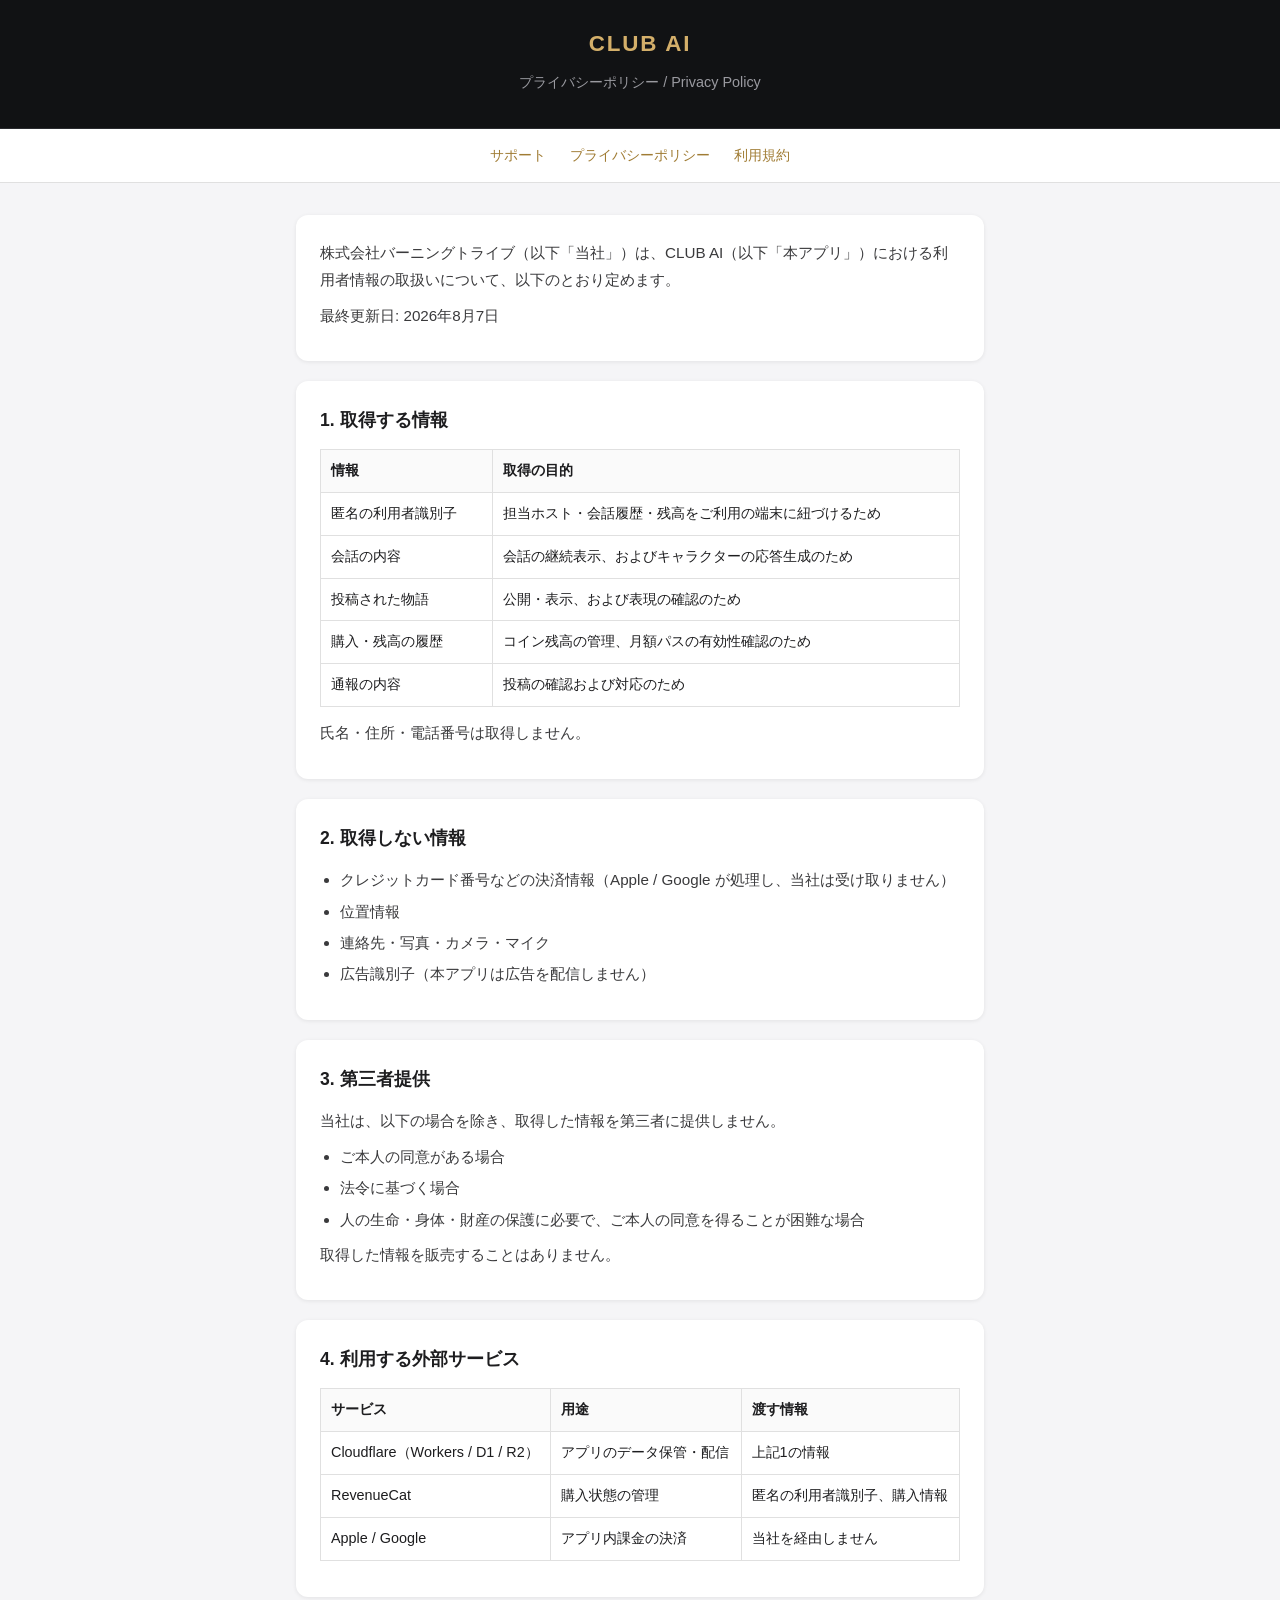
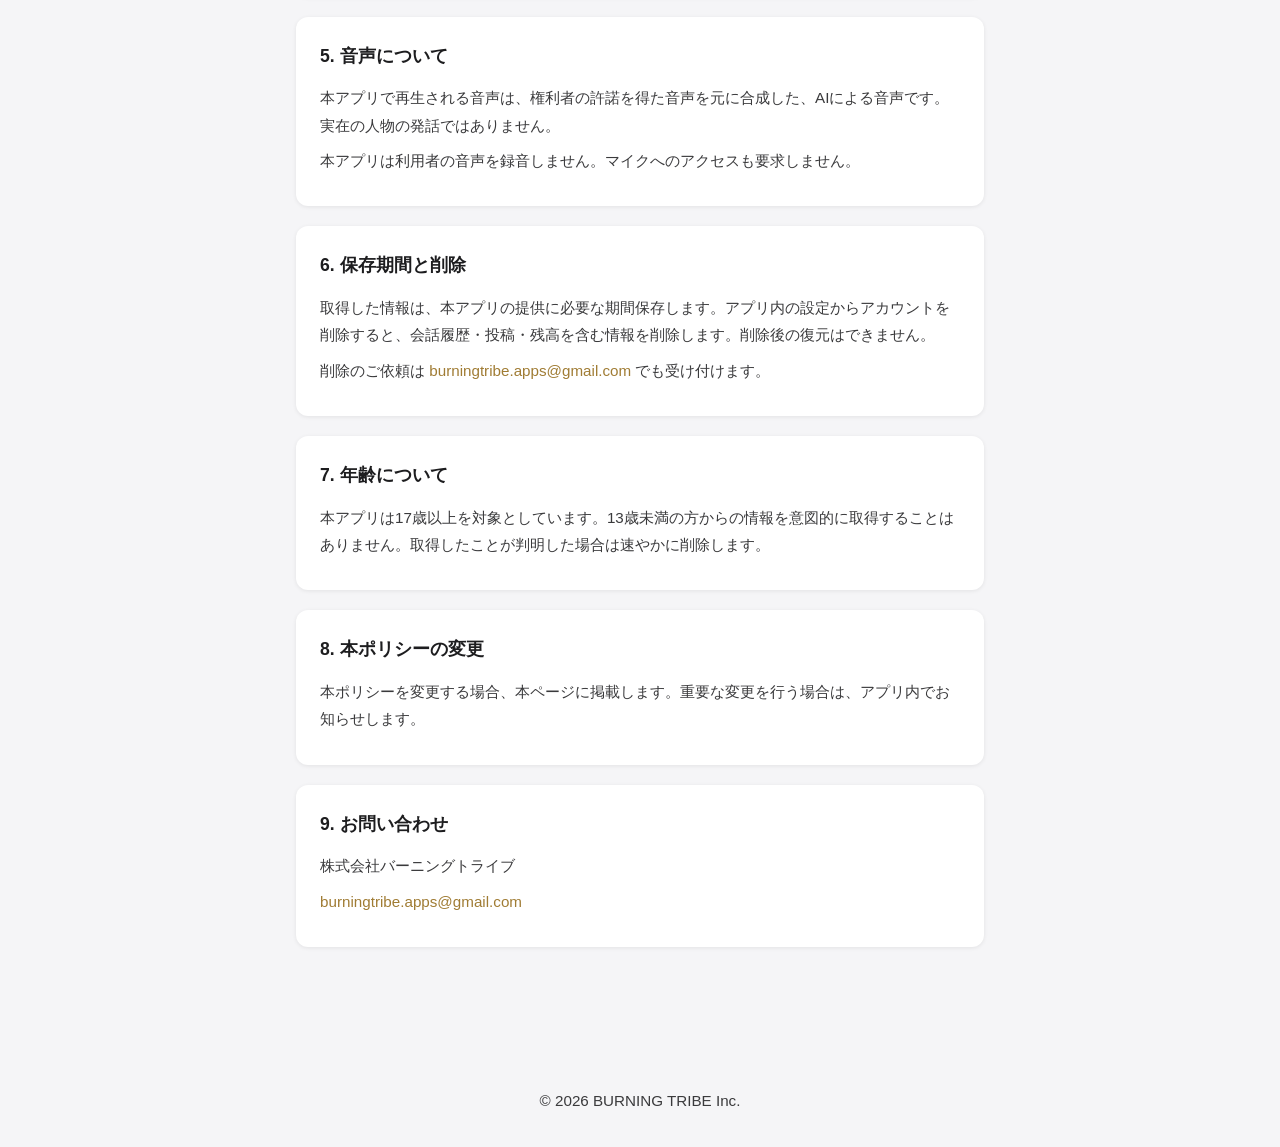
==== privacy.html @ 4118f538 "CLUB AI サポート・プライバシーポリシー・利用規約" ====
<!DOCTYPE html>
<html lang="ja">
<head>
<meta charset="UTF-8">
<meta name="viewport" content="width=device-width, initial-scale=1.0">
<title>CLUB AI — プライバシーポリシー</title>
<link rel="stylesheet" href="style.css">
</head>
<body>
<header>
  <h1>CLUB AI</h1>
  <p>プライバシーポリシー / Privacy Policy</p>
</header>
<nav>
  <a href="index.html">サポート</a>
  <a href="privacy.html">プライバシーポリシー</a>
  <a href="terms.html">利用規約</a>
</nav>
<main>

<section>
  <p>株式会社バーニングトライブ（以下「当社」）は、CLUB AI（以下「本アプリ」）における利用者情報の取扱いについて、以下のとおり定めます。</p>
  <p>最終更新日: 2026年8月7日</p>
</section>

<section>
  <h2>1. 取得する情報</h2>
  <table>
    <tr><th>情報</th><th>取得の目的</th></tr>
    <tr><td>匿名の利用者識別子</td><td>担当ホスト・会話履歴・残高をご利用の端末に紐づけるため</td></tr>
    <tr><td>会話の内容</td><td>会話の継続表示、およびキャラクターの応答生成のため</td></tr>
    <tr><td>投稿された物語</td><td>公開・表示、および表現の確認のため</td></tr>
    <tr><td>購入・残高の履歴</td><td>コイン残高の管理、月額パスの有効性確認のため</td></tr>
    <tr><td>通報の内容</td><td>投稿の確認および対応のため</td></tr>
  </table>
  <p>氏名・住所・電話番号は取得しません。</p>
</section>

<section>
  <h2>2. 取得しない情報</h2>
  <ul>
    <li>クレジットカード番号などの決済情報（Apple / Google が処理し、当社は受け取りません）</li>
    <li>位置情報</li>
    <li>連絡先・写真・カメラ・マイク</li>
    <li>広告識別子（本アプリは広告を配信しません）</li>
  </ul>
</section>

<section>
  <h2>3. 第三者提供</h2>
  <p>当社は、以下の場合を除き、取得した情報を第三者に提供しません。</p>
  <ul>
    <li>ご本人の同意がある場合</li>
    <li>法令に基づく場合</li>
    <li>人の生命・身体・財産の保護に必要で、ご本人の同意を得ることが困難な場合</li>
  </ul>
  <p>取得した情報を販売することはありません。</p>
</section>

<section>
  <h2>4. 利用する外部サービス</h2>
  <table>
    <tr><th>サービス</th><th>用途</th><th>渡す情報</th></tr>
    <tr><td>Cloudflare（Workers / D1 / R2）</td><td>アプリのデータ保管・配信</td><td>上記1の情報</td></tr>
    <tr><td>RevenueCat</td><td>購入状態の管理</td><td>匿名の利用者識別子、購入情報</td></tr>
    <tr><td>Apple / Google</td><td>アプリ内課金の決済</td><td>当社を経由しません</td></tr>
  </table>
</section>

<section>
  <h2>5. 音声について</h2>
  <p>本アプリで再生される音声は、権利者の許諾を得た音声を元に合成した、AIによる音声です。実在の人物の発話ではありません。</p>
  <p>本アプリは利用者の音声を録音しません。マイクへのアクセスも要求しません。</p>
</section>

<section>
  <h2>6. 保存期間と削除</h2>
  <p>取得した情報は、本アプリの提供に必要な期間保存します。アプリ内の設定からアカウントを削除すると、会話履歴・投稿・残高を含む情報を削除します。削除後の復元はできません。</p>
  <p>削除のご依頼は <a href="mailto:burningtribe.apps@gmail.com">burningtribe.apps@gmail.com</a> でも受け付けます。</p>
</section>

<section>
  <h2>7. 年齢について</h2>
  <p>本アプリは17歳以上を対象としています。13歳未満の方からの情報を意図的に取得することはありません。取得したことが判明した場合は速やかに削除します。</p>
</section>

<section>
  <h2>8. 本ポリシーの変更</h2>
  <p>本ポリシーを変更する場合、本ページに掲載します。重要な変更を行う場合は、アプリ内でお知らせします。</p>
</section>

<section>
  <h2>9. お問い合わせ</h2>
  <p>株式会社バーニングトライブ</p>
  <p><a href="mailto:burningtribe.apps@gmail.com">burningtribe.apps@gmail.com</a></p>
</section>

</main>
<footer>
  <p>© 2026 BURNING TRIBE Inc.</p>
</footer>
</body>
</html>
---- style.css ----
*, *::before, *::after { box-sizing: border-box; margin: 0; padding: 0; }

body {
  font-family: -apple-system, BlinkMacSystemFont, 'Helvetica Neue', 'Hiragino Sans', sans-serif;
  background: #f5f5f7;
  color: #1d1d1f;
  line-height: 1.8;
}

header {
  background: #111214;
  border-bottom: 1px solid #2a2b2f;
  padding: 24px;
  text-align: center;
}

header h1 {
  font-size: 1.4rem;
  font-weight: 700;
  color: #d4af6a;
  letter-spacing: 0.08em;
}

header p {
  font-size: 0.9rem;
  color: #9a9aa0;
  margin-top: 6px;
}

nav {
  background: #fff;
  border-bottom: 1px solid #e0e0e0;
  padding: 12px 16px;
  text-align: center;
}

nav a {
  font-size: 0.9rem;
  margin: 0 10px;
  white-space: nowrap;
}

main { max-width: 720px; margin: 32px auto; padding: 0 16px 64px; }

section {
  background: #fff;
  border-radius: 12px;
  padding: 24px;
  margin-bottom: 20px;
  box-shadow: 0 1px 4px rgba(0, 0, 0, 0.08);
}

h2 { font-size: 1.1rem; font-weight: 700; margin-bottom: 12px; }
h3 { font-size: 0.98rem; font-weight: 700; margin: 16px 0 6px; }
p { font-size: 0.95rem; color: #3a3a3c; margin-bottom: 8px; }
ul { margin: 8px 0 8px 20px; }
li { font-size: 0.95rem; color: #3a3a3c; margin-bottom: 4px; }

a { color: #a07c34; text-decoration: none; }
a:hover { text-decoration: underline; }

.note {
  background: #fdf7e8;
  border-left: 3px solid #d4af6a;
  padding: 12px 16px;
  border-radius: 6px;
  margin: 12px 0;
}

table { width: 100%; border-collapse: collapse; margin: 12px 0; font-size: 0.9rem; }
th, td { border: 1px solid #e0e0e0; padding: 8px 10px; text-align: left; }
th { background: #fafafa; font-weight: 700; }

footer { text-align: center; font-size: 0.8rem; color: #6e6e73; padding: 24px 16px; }
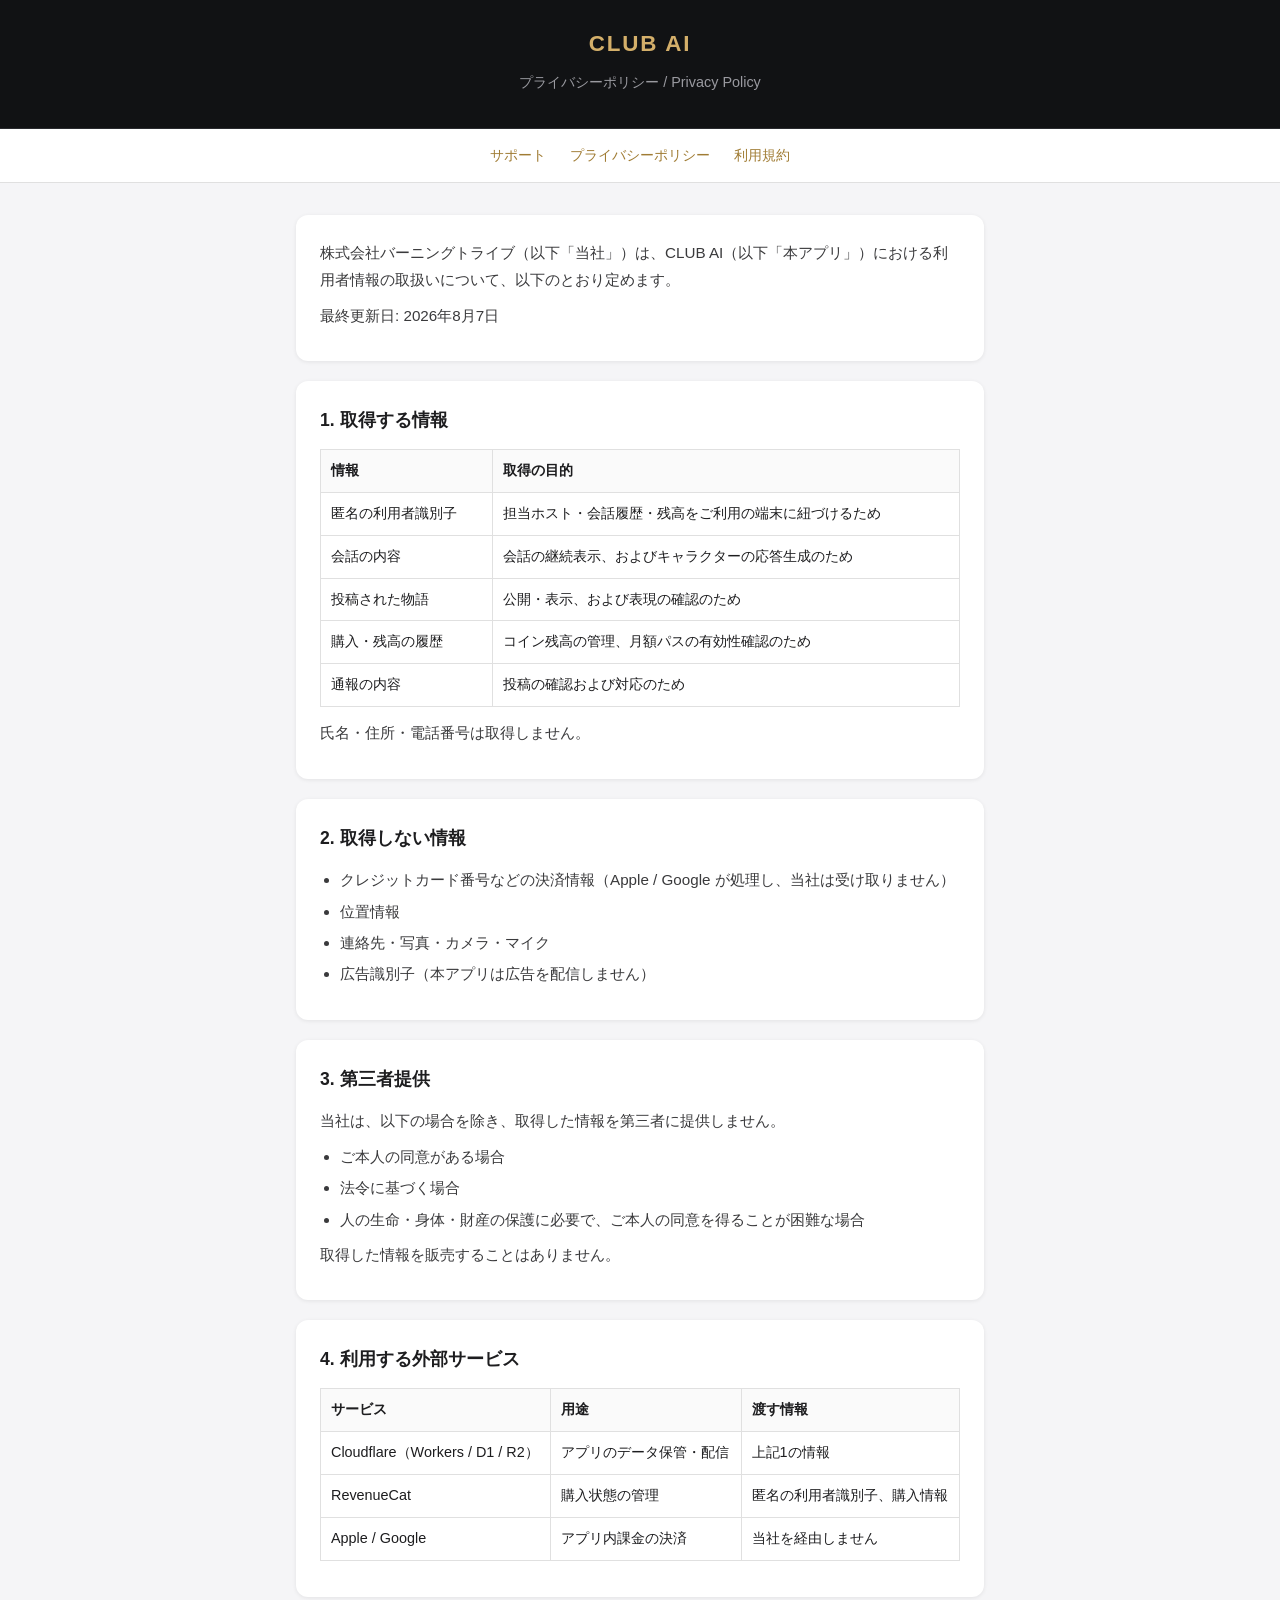
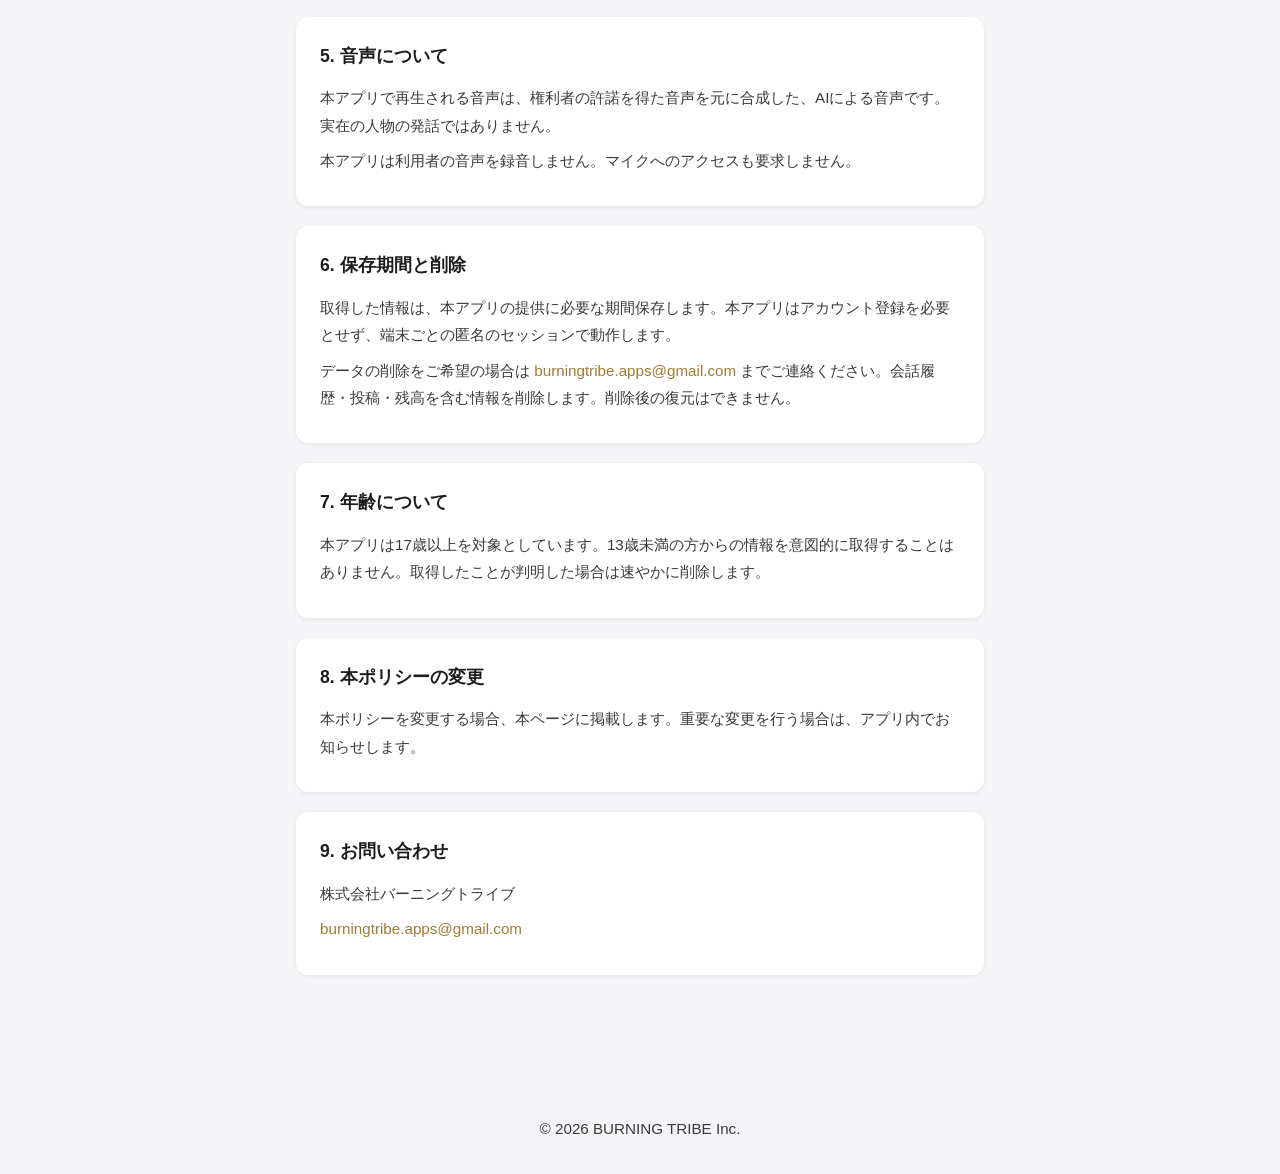
==== commit 3892d3d5: "fix: 存在しないアプリ内アカウント削除の記述を実態に合わせる 本アプリはアカウント登録を持たず、端末ごとの匿名セッションで動作する。 削除APIもUI導線も実装に存在しないため(worker側のD" ====
--- a/privacy.html
+++ b/privacy.html
@@ -75,8 +75,8 @@
 
 <section>
   <h2>6. 保存期間と削除</h2>
-  <p>取得した情報は、本アプリの提供に必要な期間保存します。アプリ内の設定からアカウントを削除すると、会話履歴・投稿・残高を含む情報を削除します。削除後の復元はできません。</p>
-  <p>削除のご依頼は <a href="mailto:burningtribe.apps@gmail.com">burningtribe.apps@gmail.com</a> でも受け付けます。</p>
+  <p>取得した情報は、本アプリの提供に必要な期間保存します。本アプリはアカウント登録を必要とせず、端末ごとの匿名のセッションで動作します。</p>
+  <p>データの削除をご希望の場合は <a href="mailto:burningtribe.apps@gmail.com">burningtribe.apps@gmail.com</a> までご連絡ください。会話履歴・投稿・残高を含む情報を削除します。削除後の復元はできません。</p>
 </section>
 
 <section>
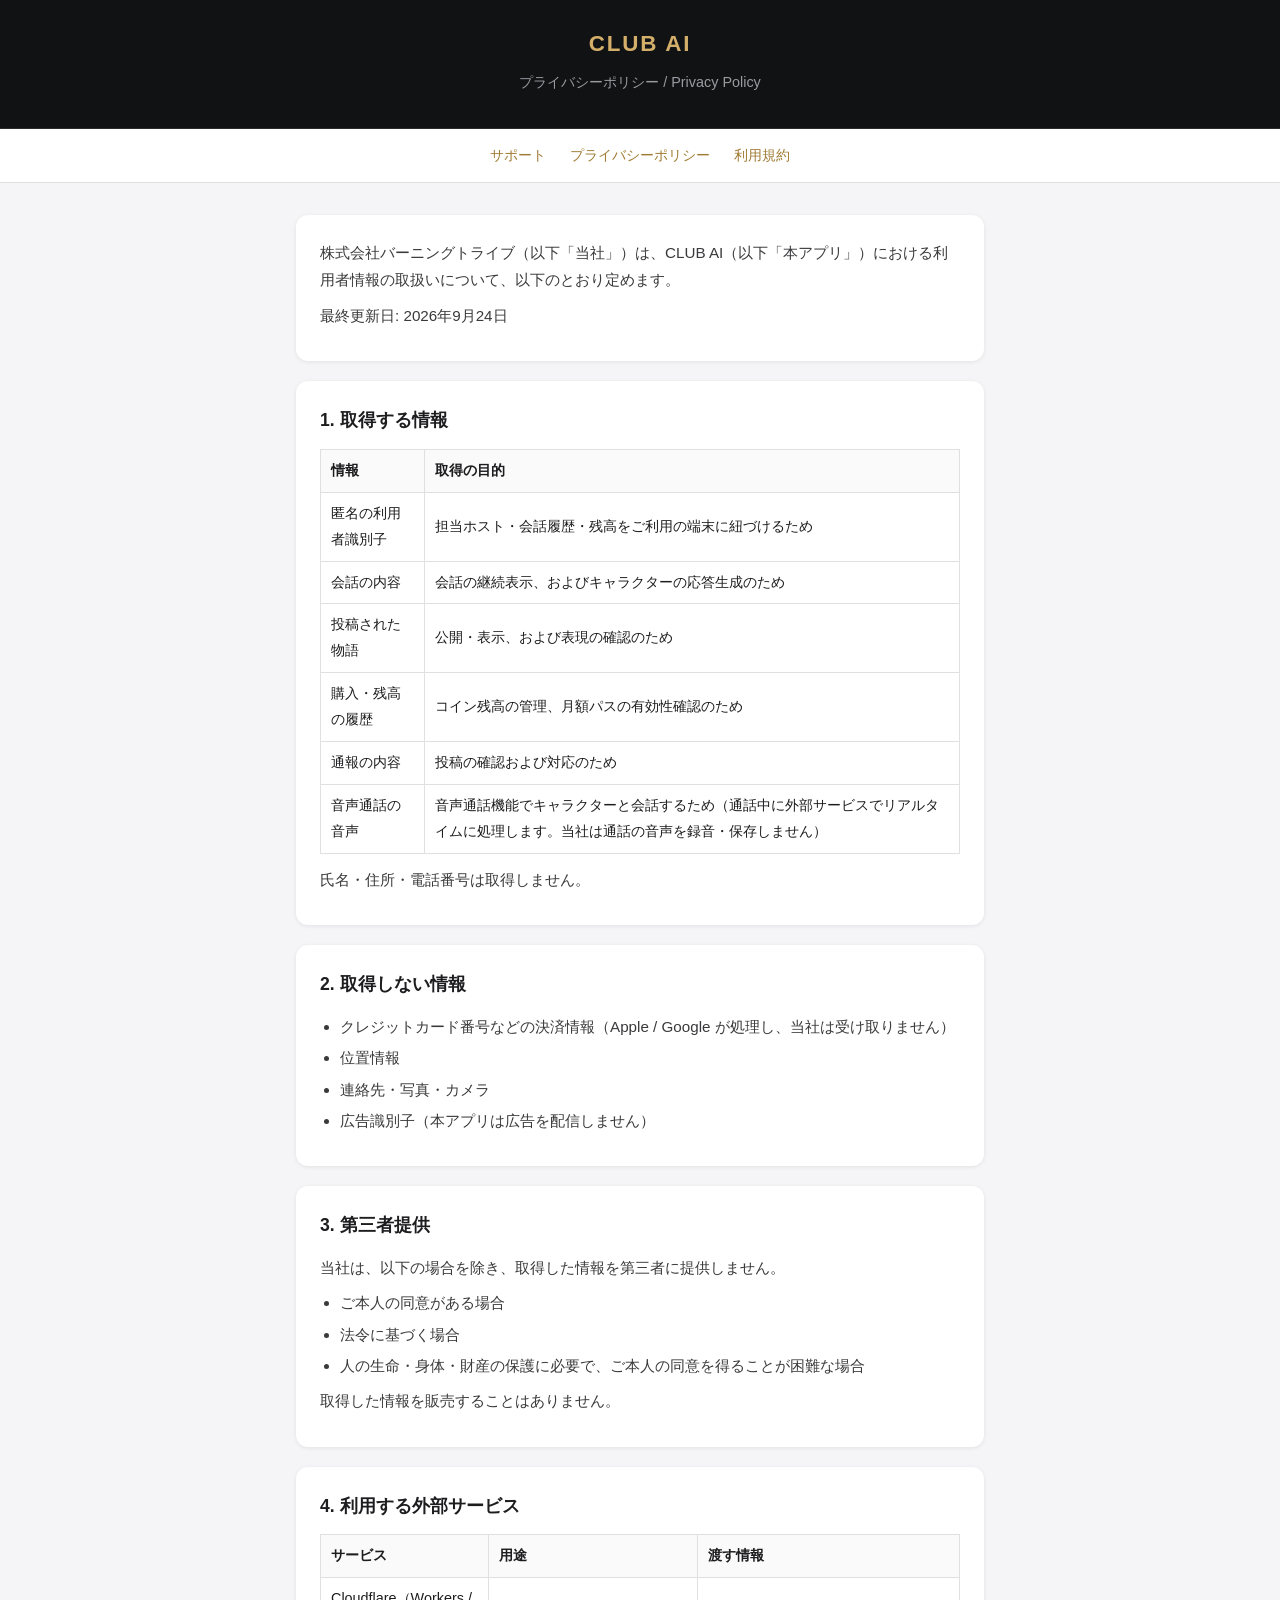
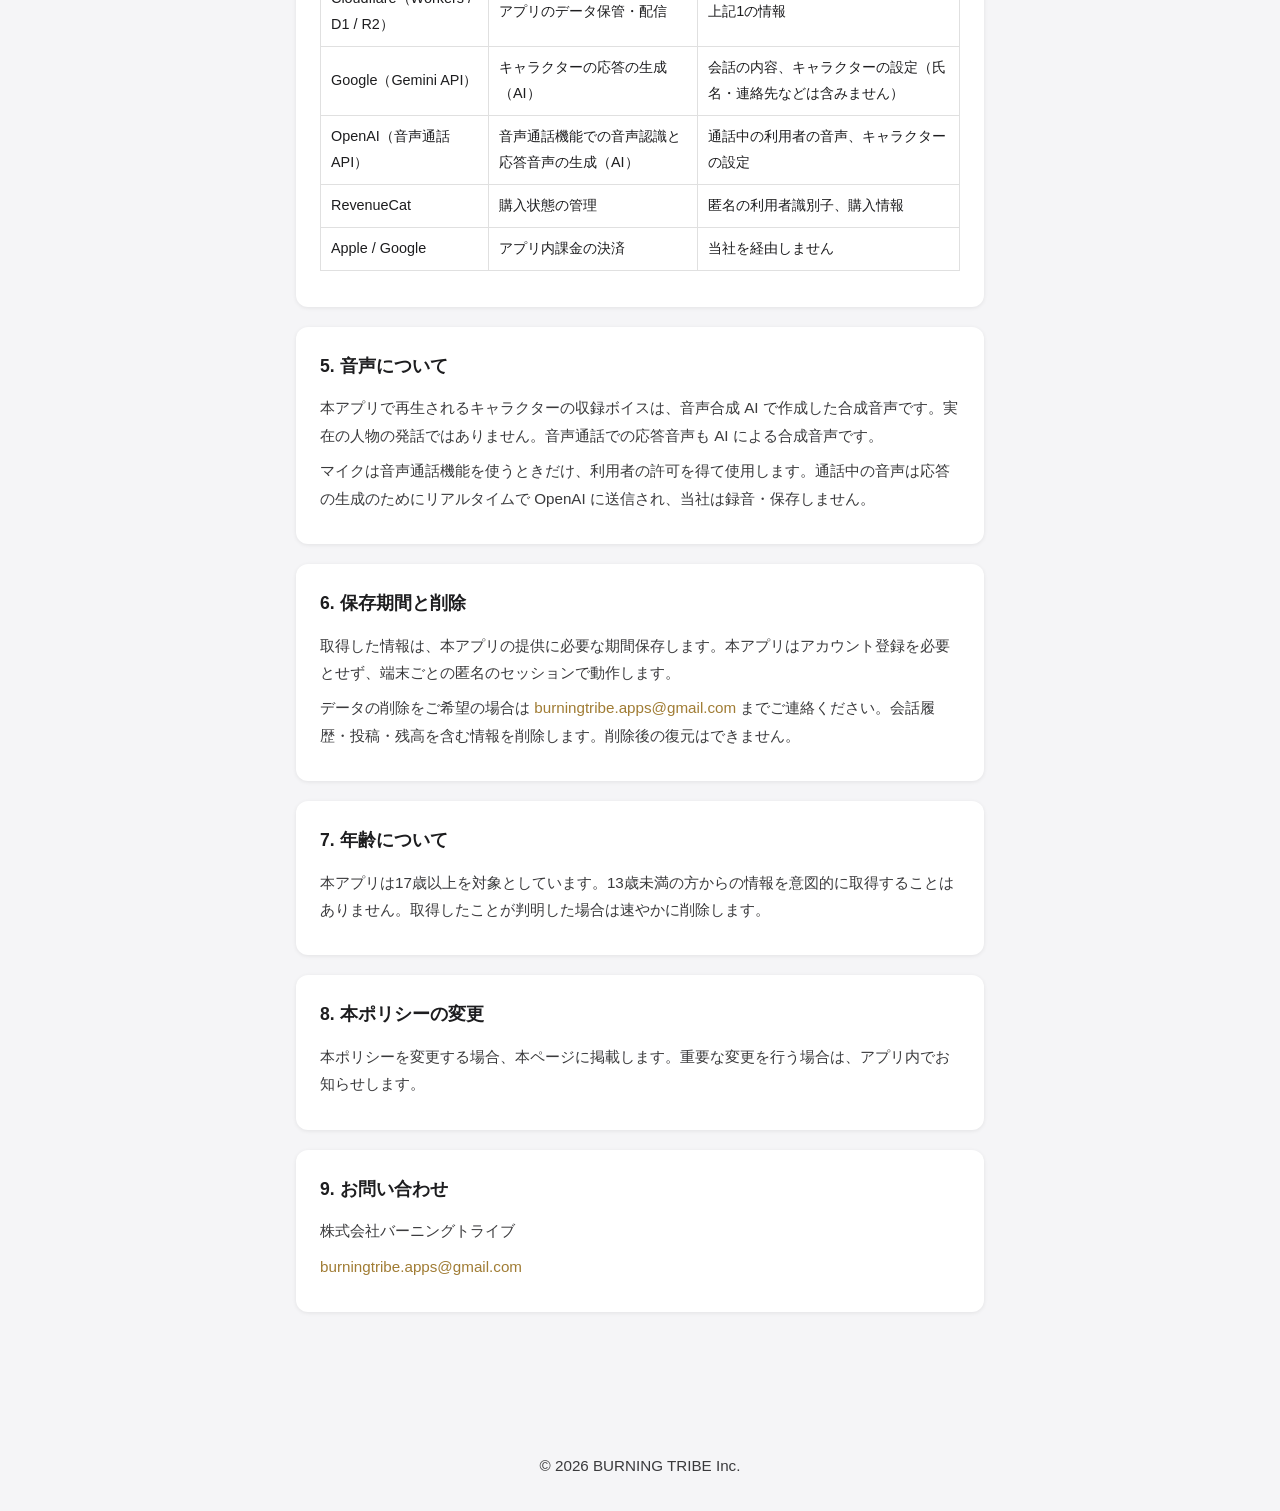
==== commit 6d587b38: "fix: disclose mic use and AI services in privacy policy Live calls use the microphone and stream aud" ====
--- a/privacy.html
+++ b/privacy.html
@@ -20,7 +20,7 @@
 
 <section>
   <p>株式会社バーニングトライブ（以下「当社」）は、CLUB AI（以下「本アプリ」）における利用者情報の取扱いについて、以下のとおり定めます。</p>
-  <p>最終更新日: 2026年8月7日</p>
+  <p>最終更新日: 2026年9月24日</p>
 </section>
 
 <section>
@@ -32,6 +32,7 @@
     <tr><td>投稿された物語</td><td>公開・表示、および表現の確認のため</td></tr>
     <tr><td>購入・残高の履歴</td><td>コイン残高の管理、月額パスの有効性確認のため</td></tr>
     <tr><td>通報の内容</td><td>投稿の確認および対応のため</td></tr>
+    <tr><td>音声通話の音声</td><td>音声通話機能でキャラクターと会話するため（通話中に外部サービスでリアルタイムに処理します。当社は通話の音声を録音・保存しません）</td></tr>
   </table>
   <p>氏名・住所・電話番号は取得しません。</p>
 </section>
@@ -41,7 +42,7 @@
   <ul>
     <li>クレジットカード番号などの決済情報（Apple / Google が処理し、当社は受け取りません）</li>
     <li>位置情報</li>
-    <li>連絡先・写真・カメラ・マイク</li>
+    <li>連絡先・写真・カメラ</li>
     <li>広告識別子（本アプリは広告を配信しません）</li>
   </ul>
 </section>
@@ -62,6 +63,8 @@
   <table>
     <tr><th>サービス</th><th>用途</th><th>渡す情報</th></tr>
     <tr><td>Cloudflare（Workers / D1 / R2）</td><td>アプリのデータ保管・配信</td><td>上記1の情報</td></tr>
+    <tr><td>Google（Gemini API）</td><td>キャラクターの応答の生成（AI）</td><td>会話の内容、キャラクターの設定（氏名・連絡先などは含みません）</td></tr>
+    <tr><td>OpenAI（音声通話 API）</td><td>音声通話機能での音声認識と応答音声の生成（AI）</td><td>通話中の利用者の音声、キャラクターの設定</td></tr>
     <tr><td>RevenueCat</td><td>購入状態の管理</td><td>匿名の利用者識別子、購入情報</td></tr>
     <tr><td>Apple / Google</td><td>アプリ内課金の決済</td><td>当社を経由しません</td></tr>
   </table>
@@ -69,8 +72,8 @@
 
 <section>
   <h2>5. 音声について</h2>
-  <p>本アプリで再生される音声は、権利者の許諾を得た音声を元に合成した、AIによる音声です。実在の人物の発話ではありません。</p>
-  <p>本アプリは利用者の音声を録音しません。マイクへのアクセスも要求しません。</p>
+  <p>本アプリで再生されるキャラクターの収録ボイスは、音声合成 AI で作成した合成音声です。実在の人物の発話ではありません。音声通話での応答音声も AI による合成音声です。</p>
+  <p>マイクは音声通話機能を使うときだけ、利用者の許可を得て使用します。通話中の音声は応答の生成のためにリアルタイムで OpenAI に送信され、当社は録音・保存しません。</p>
 </section>
 
 <section>
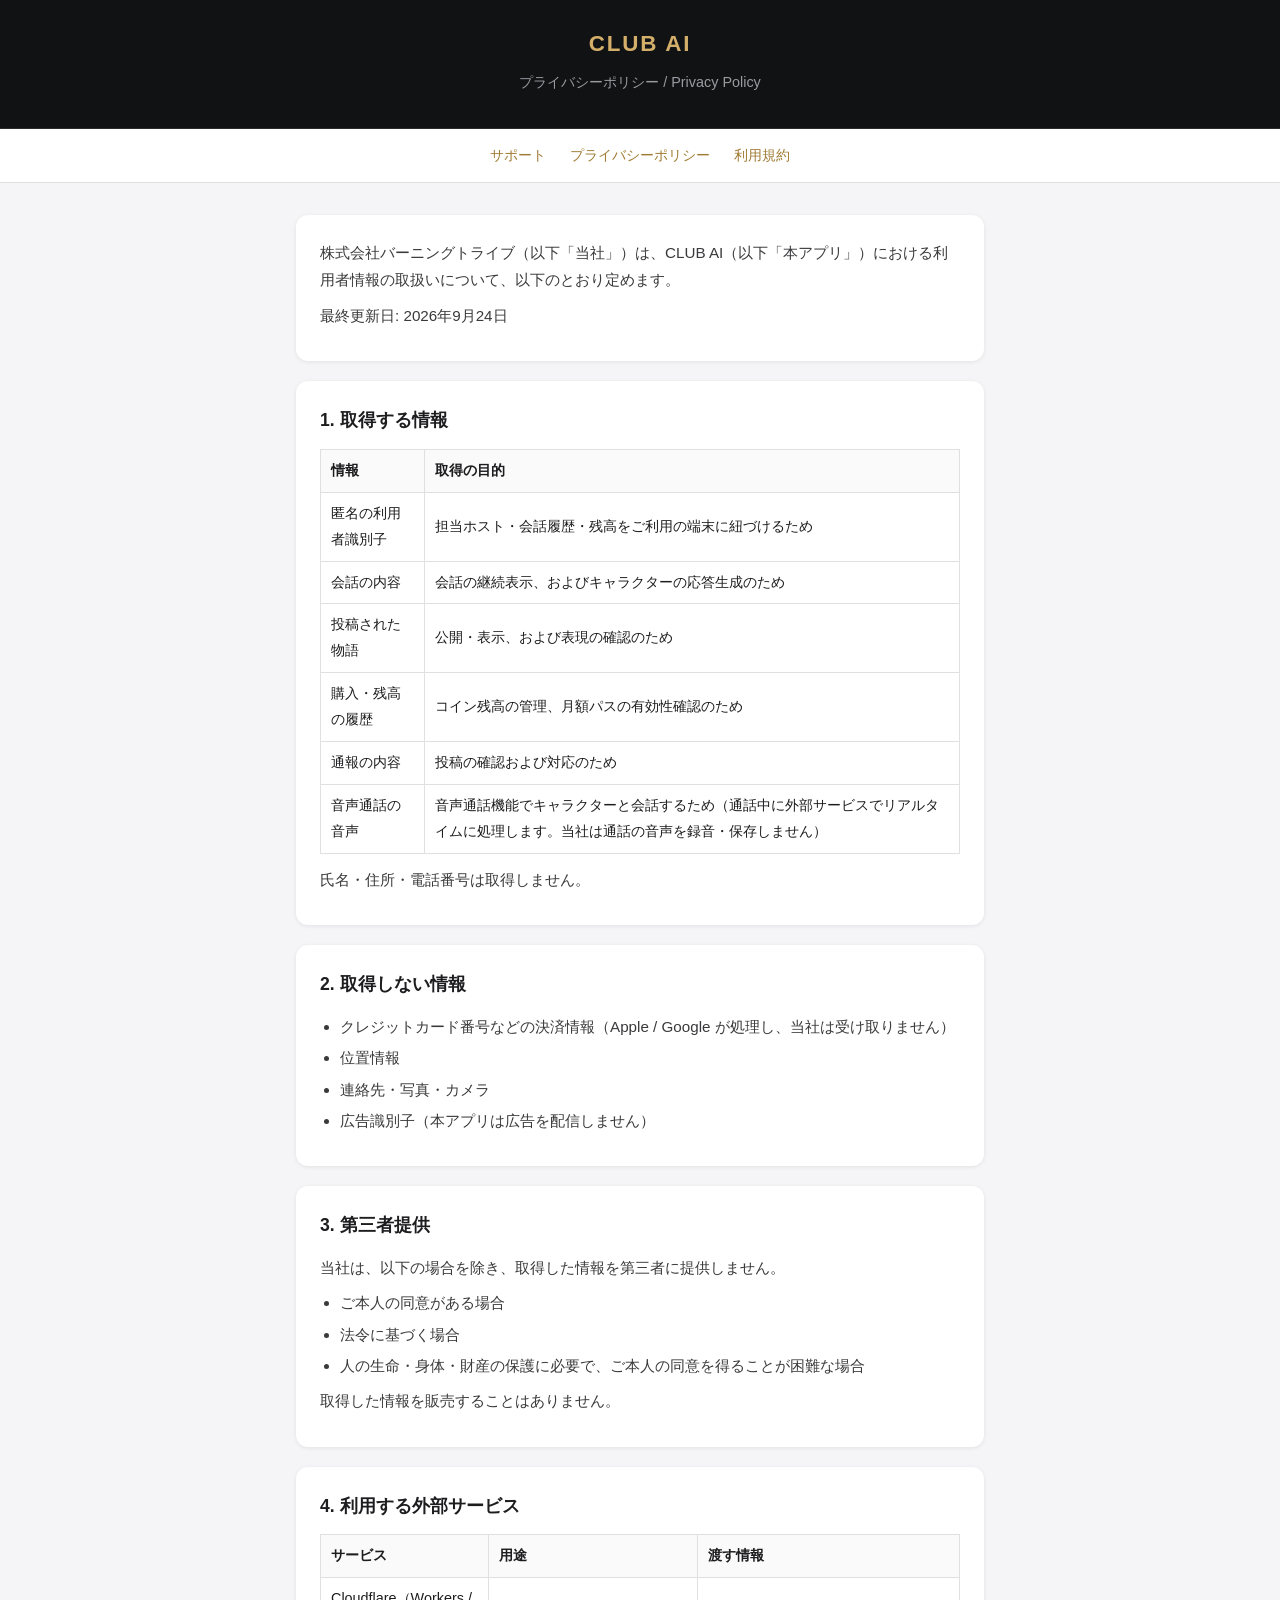
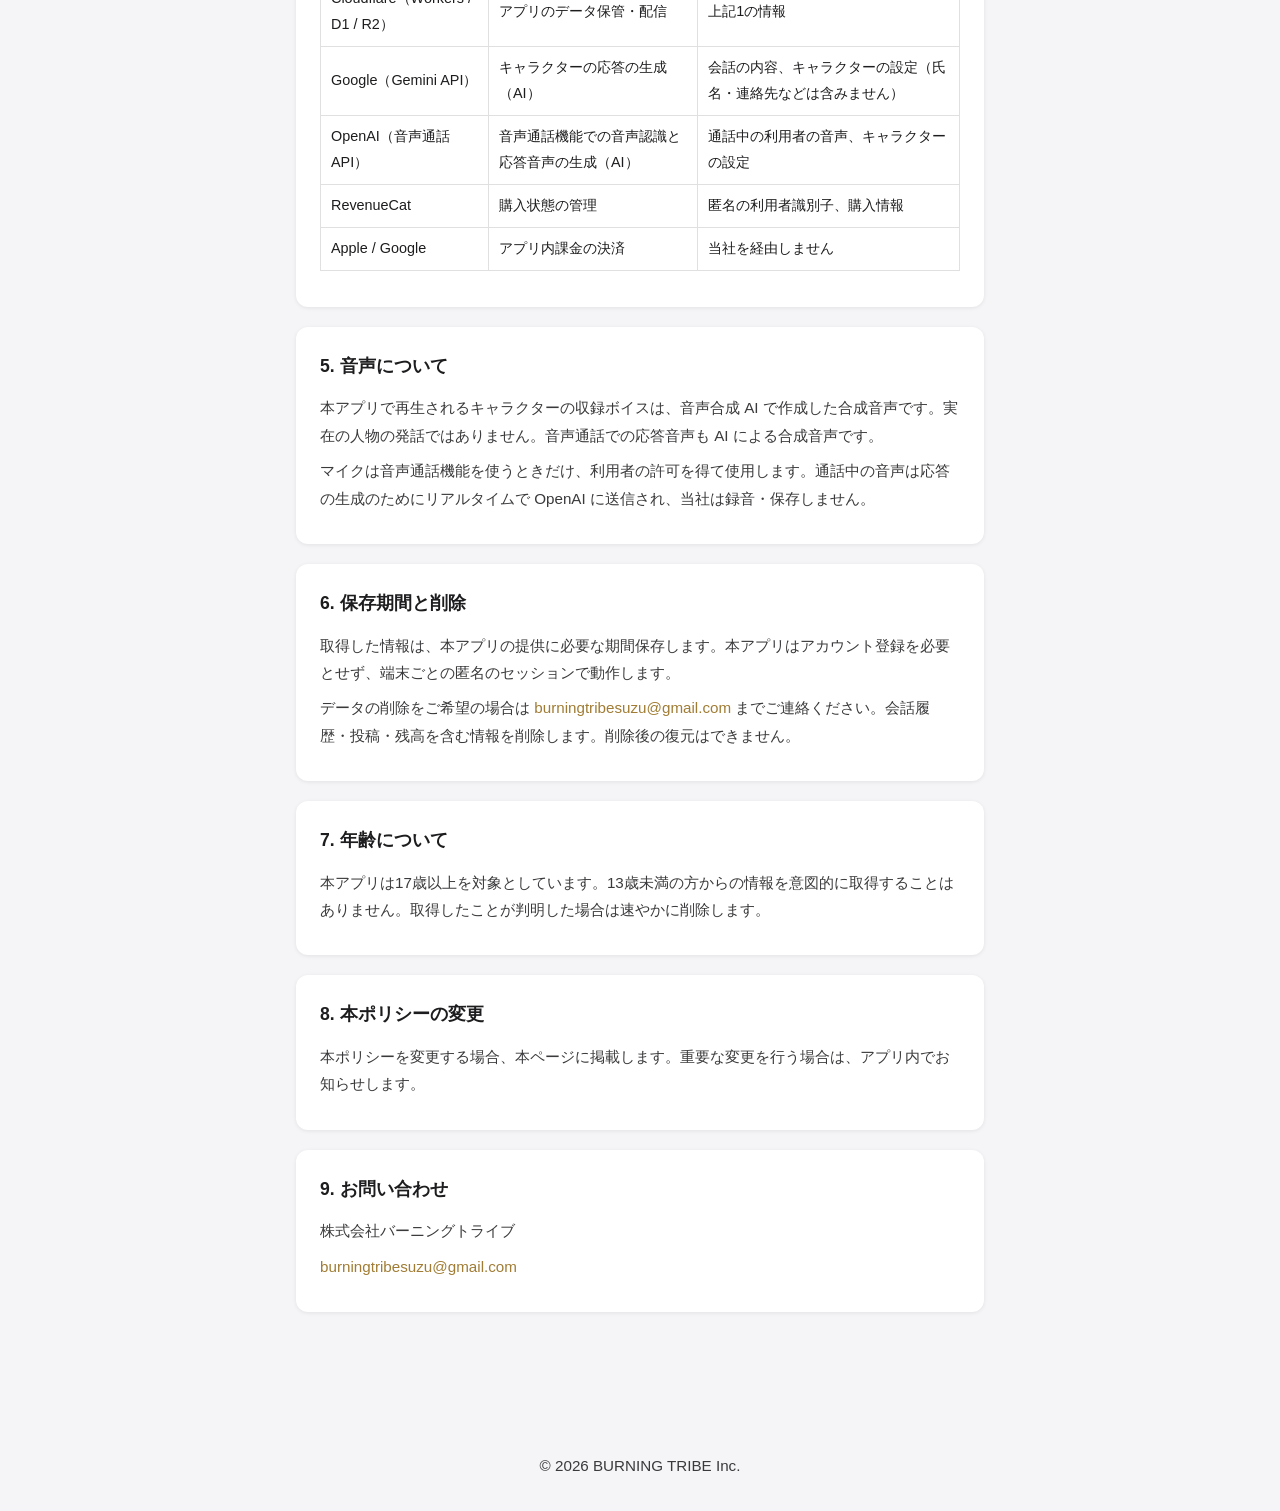
==== commit 35af756c: "fix: privacy policy contact email to burningtribesuzu@gmail.com" ====
--- a/privacy.html
+++ b/privacy.html
@@ -79,7 +79,7 @@
 <section>
   <h2>6. 保存期間と削除</h2>
   <p>取得した情報は、本アプリの提供に必要な期間保存します。本アプリはアカウント登録を必要とせず、端末ごとの匿名のセッションで動作します。</p>
-  <p>データの削除をご希望の場合は <a href="mailto:burningtribe.apps@gmail.com">burningtribe.apps@gmail.com</a> までご連絡ください。会話履歴・投稿・残高を含む情報を削除します。削除後の復元はできません。</p>
+  <p>データの削除をご希望の場合は <a href="mailto:burningtribesuzu@gmail.com">burningtribesuzu@gmail.com</a> までご連絡ください。会話履歴・投稿・残高を含む情報を削除します。削除後の復元はできません。</p>
 </section>
 
 <section>
@@ -95,7 +95,7 @@
 <section>
   <h2>9. お問い合わせ</h2>
   <p>株式会社バーニングトライブ</p>
-  <p><a href="mailto:burningtribe.apps@gmail.com">burningtribe.apps@gmail.com</a></p>
+  <p><a href="mailto:burningtribesuzu@gmail.com">burningtribesuzu@gmail.com</a></p>
 </section>
 
 </main>
